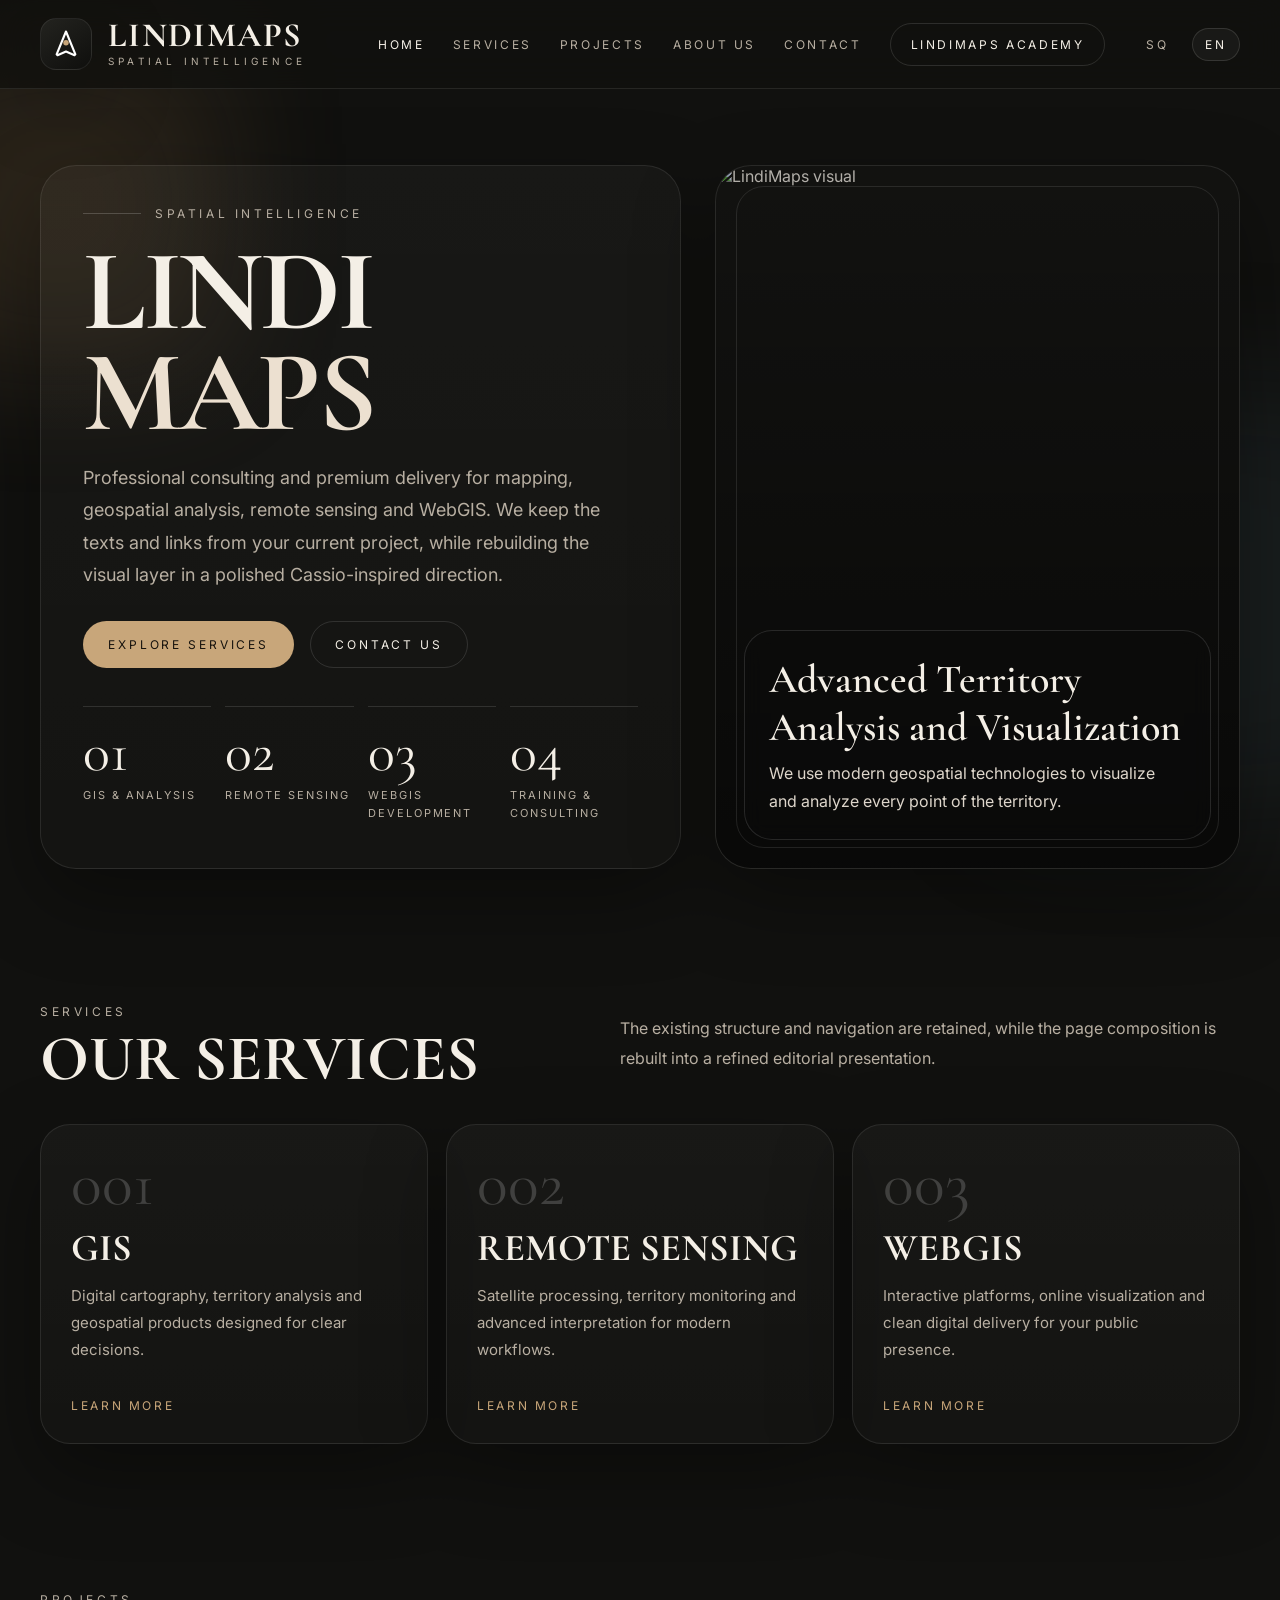
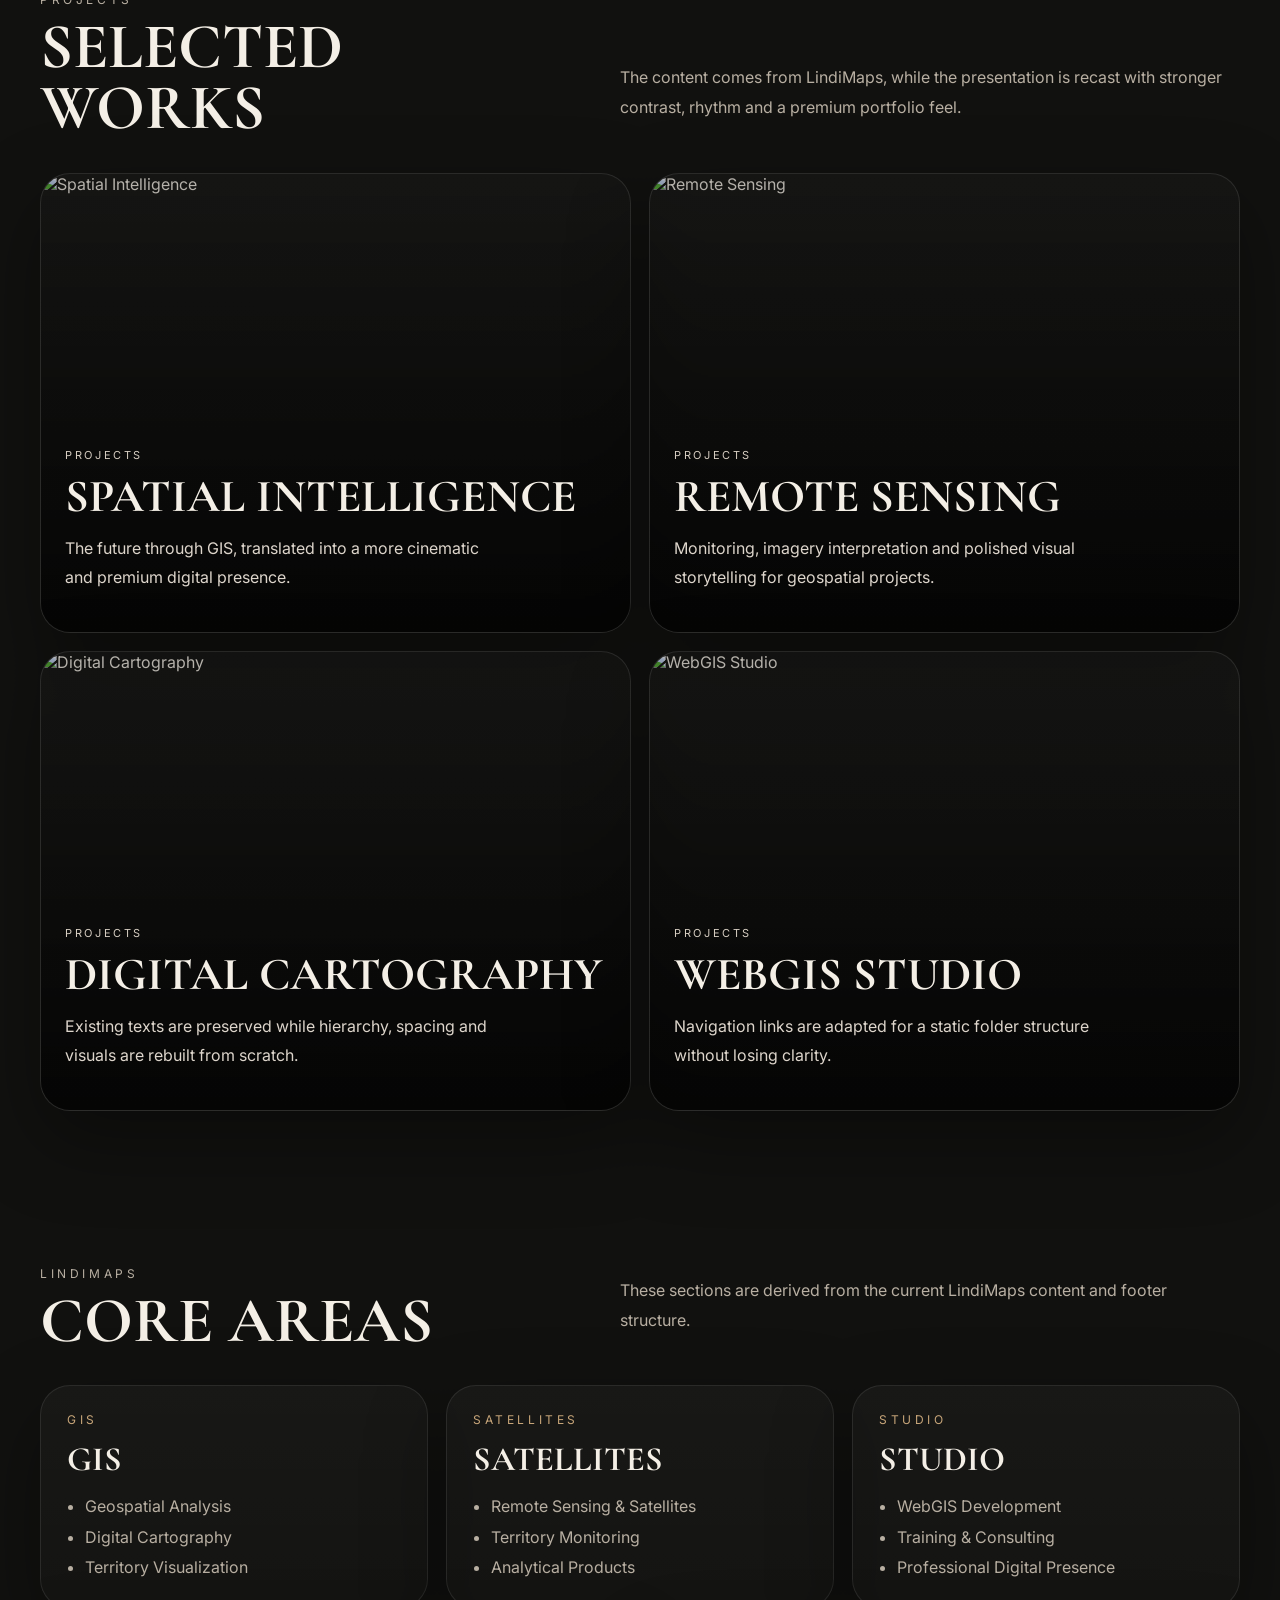
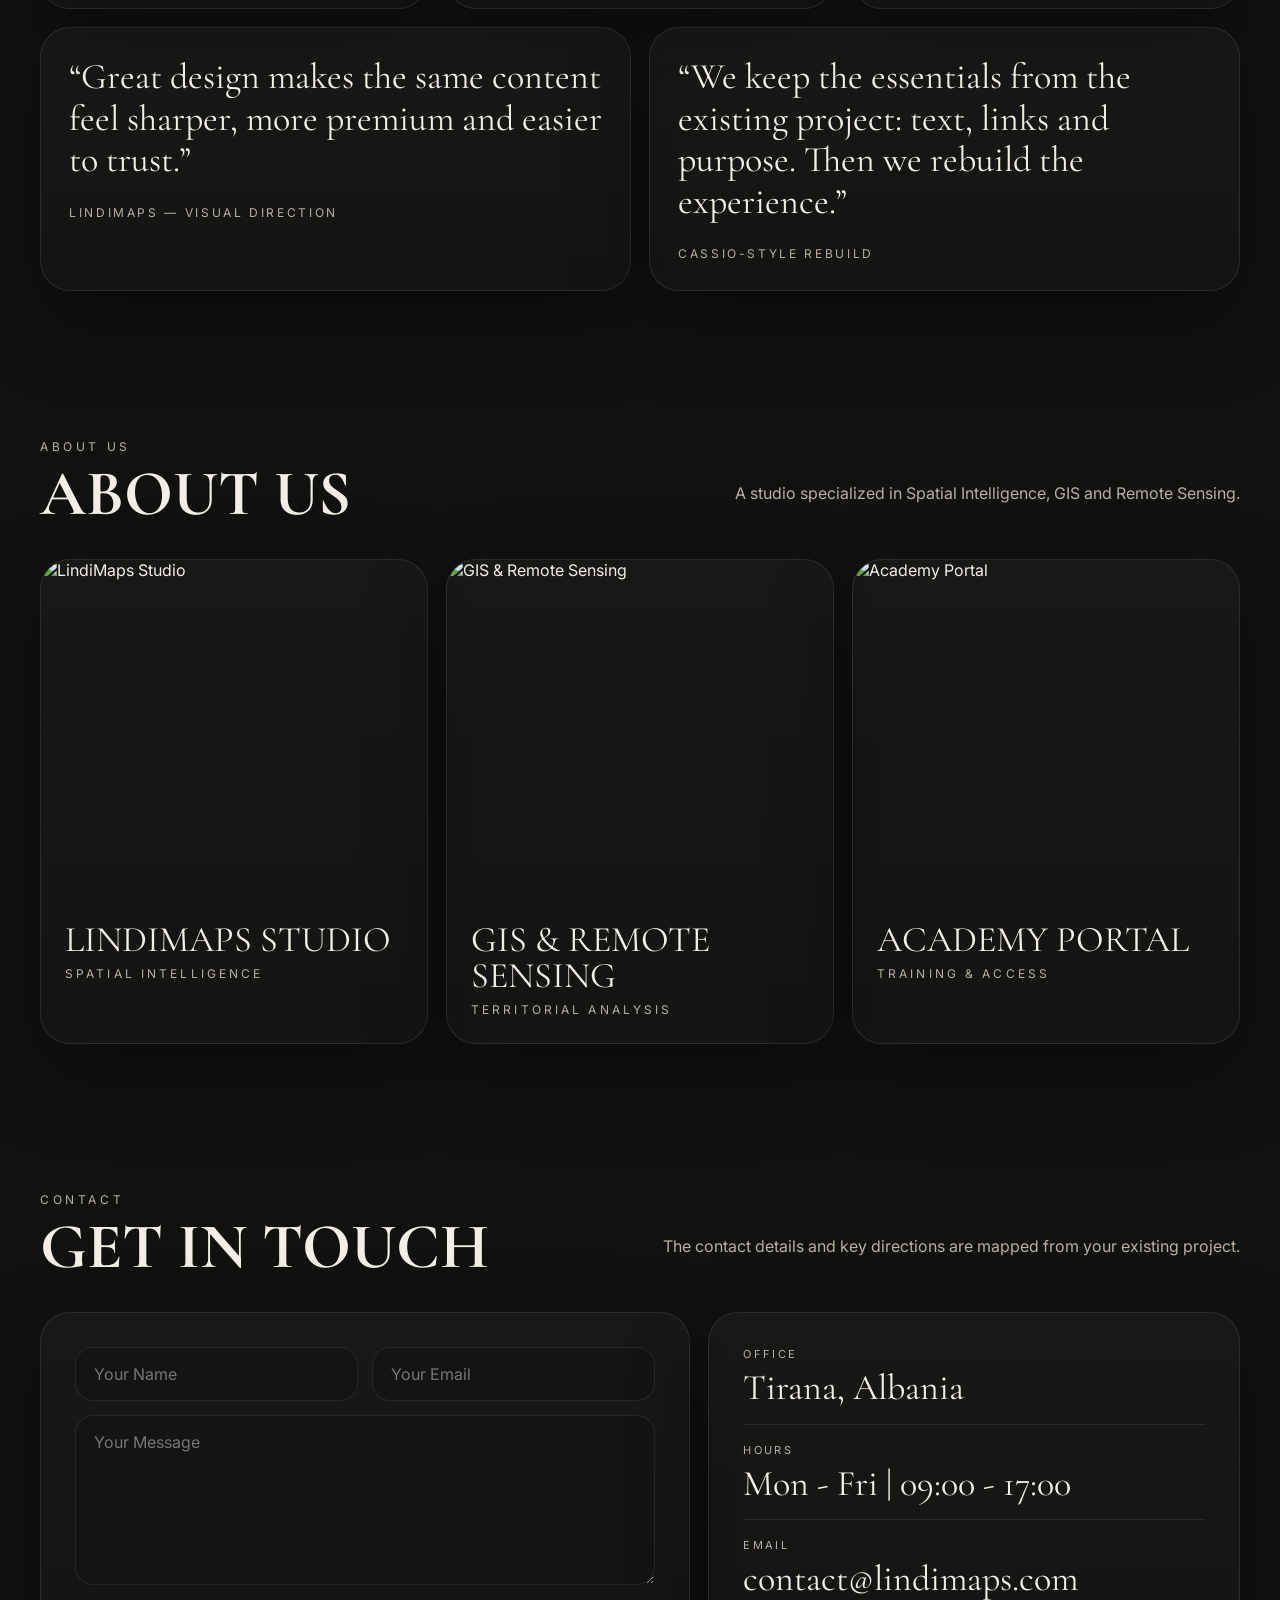
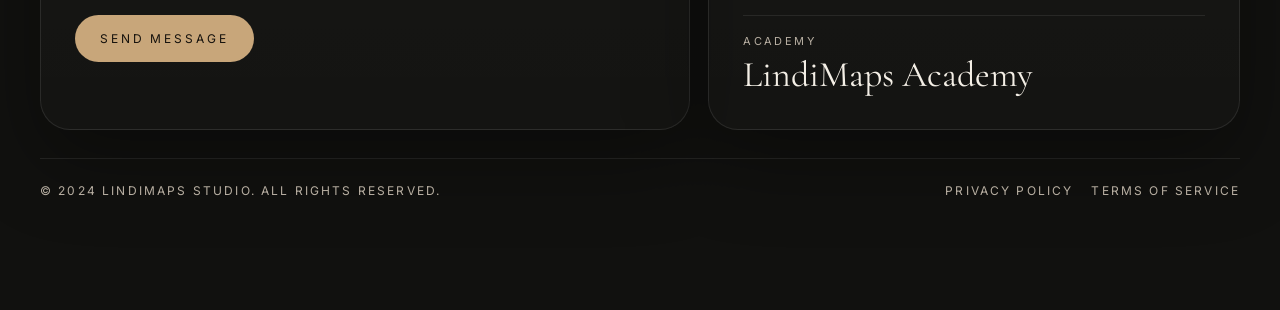
==== en/index.html @ 56bde719 "Add files via upload" ====
<!DOCTYPE html>
<html lang="en">
<head>
  <meta charset="UTF-8" />
  <meta name="viewport" content="width=device-width, initial-scale=1.0" />
  <title>LindiMaps | Cassio Edition</title>
  <link rel="canonical" href="https://lindimaps.com/" />
  <link rel="preconnect" href="https://fonts.googleapis.com">
  <link rel="preconnect" href="https://fonts.gstatic.com" crossorigin>
  <link href="https://fonts.googleapis.com/css2?family=Cormorant+Garamond:wght@400;500;600;700&family=Inter:wght@400;500;600;700&display=swap" rel="stylesheet">
  <link rel="stylesheet" href="../assets/css/cassio-lindimaps.css" />
</head>
<body>
<div class="site-shell">
  <header class="topbar">
    <div class="container topbar-inner">
      <a class="brand" href="/">
        <span class="brand-mark">
          <svg viewBox="0 0 24 24" fill="none" xmlns="http://www.w3.org/2000/svg"><path d="M12 2L4.5 20.29L5.21 21L12 18L18.79 21L19.5 20.29L12 2Z" stroke="white" stroke-width="1.7" stroke-linejoin="round"/><circle cx="12" cy="11" r="2.2" fill="#c8a67a"/></svg>
        </span>
        <span class="brand-copy"><span class="brand-name">LindiMaps</span><span class="brand-tag">Spatial Intelligence</span></span>
      </a>
      <button class="mobile-toggle" data-nav-toggle>Menu</button>
      <nav class="nav" data-nav>
        <a href="#home" class="active">Home</a>
        <a href="#services">Services</a>
        <a href="#projects">Projects</a>
        <a href="#about">About Us</a>
        <a href="#contact">Contact</a>
        <a class="nav-cta" href="/sq/akademia">LindiMaps Academy</a>
        <span class="lang-switch">
          <a href="/" class="">SQ</a>
          <a href="/en/" class="active">EN</a>
        </span>
      </nav>
    </div>
  </header>

  <main>
    <section class="hero" id="home">
      <div class="container hero-grid">
        <div class="hero-copy reveal">
          <div>
            <div class="eyebrow">Spatial Intelligence</div>
            <h1 class="hero-title">Lindi <span>Maps</span></h1>
            <p class="hero-text">Professional consulting and premium delivery for mapping, geospatial analysis, remote sensing and WebGIS. We keep the texts and links from your current project, while rebuilding the visual layer in a polished Cassio-inspired direction.</p>
            <div class="hero-actions">
              <a class="btn btn-primary" href="/en/services/">Explore Services</a>
              <a class="btn btn-secondary" href="#contact">Contact Us</a>
            </div>
          </div>
          <div class="hero-stats"><div class='stat'><div class='stat-number'>01</div><div class='stat-label'>GIS & Analysis</div></div><div class='stat'><div class='stat-number'>02</div><div class='stat-label'>Remote Sensing</div></div><div class='stat'><div class='stat-number'>03</div><div class='stat-label'>WebGIS Development</div></div><div class='stat'><div class='stat-number'>04</div><div class='stat-label'>Training & Consulting</div></div></div>
        </div>
        <div class="hero-visual reveal">
          <img src="https://images.unsplash.com/photo-1451187580459-43490279c0fa?auto=format&fit=crop&w=1400&q=80" alt="LindiMaps visual" />
          <div class="visual-card">
            <h3>Advanced Territory Analysis and Visualization</h3>
            <p>We use modern geospatial technologies to visualize and analyze every point of the territory.</p>
          </div>
        </div>
      </div>
    </section>

    <section class="section" id="services">
      <div class="container">
        <div class="section-head reveal">
          <div><div class="kicker">Services</div><h2 class="section-title">Our services</h2></div>
          <p class="section-desc">The existing structure and navigation are retained, while the page composition is rebuilt into a refined editorial presentation.</p>
        </div>
        <div class="services-grid"><article class='service-card reveal'><div><div class='service-index'>001</div><h3 class='service-title'>GIS</h3><p class='service-text'>Digital cartography, territory analysis and geospatial products designed for clear decisions.</p></div><a class='service-link' href='/en/services/'>Learn more</a></article><article class='service-card reveal'><div><div class='service-index'>002</div><h3 class='service-title'>Remote Sensing</h3><p class='service-text'>Satellite processing, territory monitoring and advanced interpretation for modern workflows.</p></div><a class='service-link' href='/en/services/'>Learn more</a></article><article class='service-card reveal'><div><div class='service-index'>003</div><h3 class='service-title'>WebGIS</h3><p class='service-text'>Interactive platforms, online visualization and clean digital delivery for your public presence.</p></div><a class='service-link' href='/en/services/'>Learn more</a></article></div>
      </div>
    </section>

    <section class="section" id="projects">
      <div class="container">
        <div class="section-head reveal">
          <div><div class="kicker">Projects</div><h2 class="section-title">Selected works</h2></div>
          <p class="section-desc">The content comes from LindiMaps, while the presentation is recast with stronger contrast, rhythm and a premium portfolio feel.</p>
        </div>
        <div class="projects-grid"><a class='project-card reveal' href='/en/'><img src='https://images.unsplash.com/photo-1460574283810-2aab119d8511?auto=format&fit=crop&w=1200&q=80' alt='Spatial Intelligence'><div class='project-content'><div class='project-meta'>Projects</div><h3 class='project-title'>Spatial Intelligence</h3><p class='project-text'>The future through GIS, translated into a more cinematic and premium digital presence.</p></div></a><a class='project-card reveal' href='/en/projects/'><img src='https://images.unsplash.com/photo-1500530855697-b586d89ba3ee?auto=format&fit=crop&w=1200&q=80' alt='Remote Sensing'><div class='project-content'><div class='project-meta'>Projects</div><h3 class='project-title'>Remote Sensing</h3><p class='project-text'>Monitoring, imagery interpretation and polished visual storytelling for geospatial projects.</p></div></a><a class='project-card reveal' href='/en/projects/'><img src='https://images.unsplash.com/photo-1451187580459-43490279c0fa?auto=format&fit=crop&w=1200&q=80' alt='Digital Cartography'><div class='project-content'><div class='project-meta'>Projects</div><h3 class='project-title'>Digital Cartography</h3><p class='project-text'>Existing texts are preserved while hierarchy, spacing and visuals are rebuilt from scratch.</p></div></a><a class='project-card reveal' href='/en/projects/'><img src='https://images.unsplash.com/photo-1486406146926-c627a92ad1ab?auto=format&fit=crop&w=1200&q=80' alt='WebGIS Studio'><div class='project-content'><div class='project-meta'>Projects</div><h3 class='project-title'>WebGIS Studio</h3><p class='project-text'>Navigation links are adapted for a static folder structure without losing clarity.</p></div></a></div>
      </div>
    </section>

    <section class="section">
      <div class="container">
        <div class="section-head reveal">
          <div><div class="kicker">LindiMaps</div><h2 class="section-title">Core areas</h2></div>
          <p class="section-desc">These sections are derived from the current LindiMaps content and footer structure.</p>
        </div>
        <div class="awards-grid"><article class='award-card reveal'><div class='award-year'>GIS</div><h3 class='award-title'>GIS</h3><ul><li>Geospatial Analysis</li><li>Digital Cartography</li><li>Territory Visualization</li></ul></article><article class='award-card reveal'><div class='award-year'>Satellites</div><h3 class='award-title'>Satellites</h3><ul><li>Remote Sensing & Satellites</li><li>Territory Monitoring</li><li>Analytical Products</li></ul></article><article class='award-card reveal'><div class='award-year'>Studio</div><h3 class='award-title'>Studio</h3><ul><li>WebGIS Development</li><li>Training & Consulting</li><li>Professional Digital Presence</li></ul></article></div>
        <div class="quotes"><article class='quote-card reveal'><p>“Great design makes the same content feel sharper, more premium and easier to trust.”</p><span>LindiMaps — visual direction</span></article><article class='quote-card reveal'><p>“We keep the essentials from the existing project: text, links and purpose. Then we rebuild the experience.”</p><span>Cassio-style rebuild</span></article></div>
      </div>
    </section>

    <section class="section" id="about">
      <div class="container">
        <div class="section-head reveal">
          <div><div class="kicker">About Us</div><h2 class="section-title">About us</h2></div>
          <p class="section-desc">A studio specialized in Spatial Intelligence, GIS and Remote Sensing.</p>
        </div>
        <div class="team-grid"><article class='team-card reveal'><img src='https://images.unsplash.com/photo-1497366754035-f200968a6e72?auto=format&fit=crop&w=900&q=80' alt='LindiMaps Studio'><div class='team-copy'><div class='team-name'>LindiMaps Studio</div><div class='team-role'>Spatial Intelligence</div></div></article><article class='team-card reveal'><img src='https://images.unsplash.com/photo-1497366811353-6870744d04b2?auto=format&fit=crop&w=900&q=80' alt='GIS & Remote Sensing'><div class='team-copy'><div class='team-name'>GIS & Remote Sensing</div><div class='team-role'>Territorial Analysis</div></div></article><article class='team-card reveal'><img src='https://images.unsplash.com/photo-1516321318423-f06f85e504b3?auto=format&fit=crop&w=900&q=80' alt='Academy Portal'><div class='team-copy'><div class='team-name'>Academy Portal</div><div class='team-role'>Training & Access</div></div></article></div>
      </div>
    </section>

    <section class="section" id="contact">
      <div class="container">
        <div class="section-head reveal">
          <div><div class="kicker">Contact</div><h2 class="section-title">Get in touch</h2></div>
          <p class="section-desc">The contact details and key directions are mapped from your existing project.</p>
        </div>
        <div class="contact-grid">
          <div class="contact-card reveal">
            <form>
              <div class="form-grid">
                <input class="field" type="text" placeholder="Your Name" />
                <input class="field" type="email" placeholder="Your Email" />
                <textarea class="message-field" placeholder="Your Message"></textarea>
              </div>
              <div class="hero-actions"><button class="btn btn-primary" type="button">Send message</button></div>
            </form>
          </div>
          <div class="contact-card reveal">
            <div class="contact-list">
              <div class="contact-item"><div class="contact-label">Office</div><div class="contact-value">Tirana, Albania</div></div>
              <div class="contact-item"><div class="contact-label">Hours</div><div class="contact-value">Mon - Fri | 09:00 - 17:00</div></div>
              <div class="contact-item"><div class="contact-label">Email</div><div class="contact-value">contact@lindimaps.com</div></div>
              <div class="contact-item"><div class="contact-label">Academy</div><div class="contact-value"><a href="/sq/akademia">LindiMaps Academy</a></div></div>
            </div>
          </div>
        </div>
        <footer class="footer">
          <div class="footer-inner">
            <div class="footer-copy">© 2024 LindiMaps Studio. All rights reserved.</div>
            <div class="footer-links">
              <a href="#">Privacy Policy</a>
              <a href="#">Terms of Service</a>
            </div>
          </div>
        </footer>
      </div>
    </section>
  </main>
</div>
<script src="../assets/js/cassio-lindimaps.js"></script>
</body>
</html>
---- assets/css/cassio-lindimaps.css ----
:root{
  --bg:#11110f;
  --bg-2:#171714;
  --panel:#1d1d1a;
  --panel-2:#24241f;
  --text:#f4efe6;
  --muted:#b8afa2;
  --line:rgba(255,255,255,.09);
  --accent:#c8a67a;
  --accent-2:#ece0d0;
  --radius:28px;
  --shadow:0 30px 80px rgba(0,0,0,.35);
}
*{box-sizing:border-box}
html{scroll-behavior:smooth}
body{
  margin:0;
  font-family:Inter,system-ui,-apple-system,BlinkMacSystemFont,"Segoe UI",sans-serif;
  background:var(--bg);
  color:var(--text);
}
a{color:inherit;text-decoration:none}
img{max-width:100%;display:block}
button,input,textarea{font:inherit}
.site-shell{position:relative;overflow:hidden}
.site-shell::before,
.site-shell::after{
  content:"";position:fixed;inset:auto;pointer-events:none;z-index:0;filter:blur(70px);opacity:.16;
}
.site-shell::before{width:320px;height:320px;background:#b48a57;top:5%;left:-8%}
.site-shell::after{width:420px;height:420px;background:#44606d;right:-10%;bottom:10%}
.container{width:min(1200px,calc(100% - 48px));margin:0 auto;position:relative;z-index:1}
.topbar{position:sticky;top:0;z-index:20;background:rgba(17,17,15,.72);backdrop-filter:blur(18px);border-bottom:1px solid var(--line)}
.topbar-inner{display:flex;align-items:center;justify-content:space-between;gap:24px;padding:18px 0}
.brand{display:flex;align-items:center;gap:16px;min-width:0}
.brand-mark{width:52px;height:52px;border-radius:16px;background:linear-gradient(145deg,#23231f,#0f0f0d);display:grid;place-items:center;border:1px solid rgba(255,255,255,.08);box-shadow:var(--shadow)}
.brand-mark svg{width:30px;height:30px}
.brand-copy{display:flex;flex-direction:column;gap:4px;min-width:0}
.brand-name{font-family:"Cormorant Garamond",serif;font-size:34px;line-height:.9;font-weight:700;letter-spacing:.04em;text-transform:uppercase}
.brand-tag{font-size:10px;letter-spacing:.42em;text-transform:uppercase;color:var(--muted);white-space:nowrap}
.nav{display:flex;align-items:center;gap:28px;flex-wrap:wrap;justify-content:flex-end}
.nav a{font-size:12px;letter-spacing:.22em;text-transform:uppercase;color:var(--muted);transition:.25s ease}
.nav a:hover,.nav a.active{color:var(--text)}
.nav-cta{padding:13px 20px;border:1px solid rgba(255,255,255,.12);border-radius:999px;color:var(--text)!important}
.lang-switch{display:flex;gap:10px}
.lang-switch a{font-size:12px;letter-spacing:.24em;text-transform:uppercase;color:var(--muted);padding:8px 12px;border-radius:999px;border:1px solid transparent}
.lang-switch a.active{border-color:rgba(255,255,255,.12);color:var(--text);background:rgba(255,255,255,.04)}
.hero{padding:76px 0 54px;min-height:calc(100vh - 89px);display:flex;align-items:center}
.hero-grid{display:grid;grid-template-columns:minmax(0,1.1fr) minmax(360px,.9fr);gap:34px;align-items:stretch}
.hero-copy,.hero-visual{position:relative;border:1px solid var(--line);border-radius:36px;background:linear-gradient(180deg,rgba(255,255,255,.03),rgba(255,255,255,.015));box-shadow:var(--shadow)}
.hero-copy{padding:40px 42px 46px;display:flex;flex-direction:column;justify-content:space-between;overflow:hidden}
.eyebrow{display:flex;align-items:center;gap:14px;color:var(--muted);font-size:12px;letter-spacing:.3em;text-transform:uppercase}
.eyebrow::before{content:"";width:58px;height:1px;background:rgba(255,255,255,.18)}
.hero-title{font-family:"Cormorant Garamond",serif;font-size:clamp(66px,9vw,138px);line-height:.88;font-weight:700;letter-spacing:-.03em;text-transform:uppercase;margin:20px 0 18px;max-width:8ch}
.hero-title span{display:block;color:var(--accent-2)}
.hero-text{max-width:560px;color:var(--muted);font-size:18px;line-height:1.8}
.hero-actions{display:flex;gap:16px;flex-wrap:wrap;margin-top:30px}
.btn{display:inline-flex;align-items:center;justify-content:center;gap:10px;border-radius:999px;padding:15px 24px;font-size:12px;letter-spacing:.24em;text-transform:uppercase;transition:.25s ease;border:1px solid rgba(255,255,255,.12)}
.btn-primary{background:var(--accent);color:#16120d;border-color:transparent}
.btn-primary:hover{transform:translateY(-2px)}
.btn-secondary:hover{background:rgba(255,255,255,.05)}
.hero-stats{display:grid;grid-template-columns:repeat(4,1fr);gap:14px;margin-top:38px}
.stat{padding-top:22px;border-top:1px solid rgba(255,255,255,.12)}
.stat-number{font-family:"Cormorant Garamond",serif;font-size:56px;line-height:.85}
.stat-label{font-size:11px;letter-spacing:.18em;text-transform:uppercase;color:var(--muted);line-height:1.6;margin-top:10px}
.hero-visual{min-height:680px;overflow:hidden;background:#141412}
.hero-visual::before{content:"";position:absolute;inset:0;background:linear-gradient(180deg,rgba(0,0,0,.1),rgba(0,0,0,.58));z-index:1}
.hero-visual::after{content:"";position:absolute;inset:20px;border:1px solid rgba(255,255,255,.1);border-radius:28px;z-index:1}
.hero-visual img{position:absolute;inset:0;width:100%;height:100%;object-fit:cover;filter:saturate(.9) brightness(.82)}
.visual-card{position:absolute;left:28px;right:28px;bottom:28px;z-index:2;padding:24px;border:1px solid rgba(255,255,255,.12);border-radius:28px;background:rgba(13,13,12,.52);backdrop-filter:blur(10px)}
.visual-card h3{margin:0 0 8px;font-family:"Cormorant Garamond",serif;font-size:40px;font-weight:600}
.visual-card p{margin:0;color:#ded6cb;line-height:1.75}
.section{padding:74px 0}
.section-head{display:grid;grid-template-columns:minmax(0,.75fr) minmax(0,1fr);gap:20px;align-items:end;margin-bottom:34px}
.kicker{color:var(--muted);font-size:12px;letter-spacing:.3em;text-transform:uppercase}
.section-title{font-family:"Cormorant Garamond",serif;font-size:clamp(42px,5vw,76px);line-height:.95;text-transform:uppercase;margin:10px 0 0}
.section-desc{color:var(--muted);font-size:16px;line-height:1.9;max-width:620px;justify-self:end}
.services-grid,.projects-grid,.team-grid,.awards-grid,.contact-grid{display:grid;gap:18px}
.services-grid{grid-template-columns:repeat(3,minmax(0,1fr))}
.service-card,.project-card,.award-card,.quote-card,.contact-card,.team-card,.login-card{border:1px solid var(--line);border-radius:30px;background:linear-gradient(180deg,rgba(255,255,255,.03),rgba(255,255,255,.015));box-shadow:var(--shadow)}
.service-card{padding:30px;min-height:250px;display:flex;flex-direction:column;justify-content:space-between}
.service-index{font-family:"Cormorant Garamond",serif;font-size:64px;color:rgba(255,255,255,.18);line-height:.9}
.service-title{font-family:"Cormorant Garamond",serif;font-size:38px;line-height:.96;text-transform:uppercase;margin:18px 0 10px}
.service-text{color:var(--muted);line-height:1.8;font-size:15px}
.service-link{margin-top:20px;font-size:12px;letter-spacing:.22em;text-transform:uppercase;color:var(--accent)}
.projects-grid{grid-template-columns:repeat(2,minmax(0,1fr))}
.project-card{overflow:hidden;position:relative;min-height:460px}
.project-card img{position:absolute;inset:0;width:100%;height:100%;object-fit:cover;filter:brightness(.74)}
.project-card::before{content:"";position:absolute;inset:0;background:linear-gradient(180deg,rgba(0,0,0,.12),rgba(0,0,0,.75))}
.project-content{position:absolute;inset:auto 24px 24px;z-index:1}
.project-meta{font-size:11px;letter-spacing:.24em;text-transform:uppercase;color:#d7cec2}
.project-title{font-family:"Cormorant Garamond",serif;font-size:46px;line-height:.96;text-transform:uppercase;margin:12px 0 8px}
.project-text{color:#ddd5cb;line-height:1.8;max-width:440px}
.awards-grid{grid-template-columns:repeat(3,minmax(0,1fr))}
.award-card{padding:26px;min-height:220px}
.award-year{font-size:12px;letter-spacing:.3em;text-transform:uppercase;color:var(--accent)}
.award-title{font-family:"Cormorant Garamond",serif;font-size:34px;line-height:1;margin:16px 0 14px;text-transform:uppercase}
.award-card ul{margin:0;padding-left:18px;color:var(--muted);line-height:1.9}
.quotes{display:grid;grid-template-columns:repeat(2,minmax(0,1fr));gap:18px;margin-top:18px}
.quote-card{padding:28px}
.quote-card p{font-family:"Cormorant Garamond",serif;font-size:36px;line-height:1.15;margin:0 0 20px}
.quote-card span{font-size:12px;letter-spacing:.22em;text-transform:uppercase;color:var(--muted)}
.team-grid{grid-template-columns:repeat(3,minmax(0,1fr))}
.team-card{overflow:hidden}
.team-card img{height:340px;width:100%;object-fit:cover}
.team-copy{padding:22px 24px 26px}
.team-name{font-family:"Cormorant Garamond",serif;font-size:36px;text-transform:uppercase;line-height:1}
.team-role{color:var(--muted);font-size:12px;letter-spacing:.26em;text-transform:uppercase;margin-top:8px}
.contact-grid{grid-template-columns:minmax(0,1.1fr) minmax(360px,.9fr)}
.contact-card{padding:34px}
.form-grid{display:grid;grid-template-columns:1fr 1fr;gap:14px}
.field,.message-field{width:100%;padding:16px 18px;border-radius:18px;border:1px solid rgba(255,255,255,.08);background:#141412;color:var(--text);outline:none}
.message-field{min-height:170px;resize:vertical;grid-column:1/-1}
.contact-list{display:grid;gap:18px}
.contact-item{padding-bottom:16px;border-bottom:1px solid rgba(255,255,255,.08)}
.contact-item:last-child{padding-bottom:0;border-bottom:none}
.contact-label{font-size:11px;letter-spacing:.22em;text-transform:uppercase;color:var(--muted);margin-bottom:8px}
.contact-value{font-family:"Cormorant Garamond",serif;font-size:36px;line-height:1.08}
.footer{padding:24px 0 38px;border-top:1px solid var(--line);margin-top:28px}
.footer-inner{display:flex;justify-content:space-between;gap:20px;align-items:center;flex-wrap:wrap}
.footer-copy{font-size:12px;letter-spacing:.18em;text-transform:uppercase;color:var(--muted)}
.footer-links{display:flex;gap:18px;flex-wrap:wrap}
.footer-links a{font-size:12px;letter-spacing:.18em;text-transform:uppercase;color:var(--muted)}
.reveal{opacity:0;transform:translateY(28px);transition:opacity .8s ease, transform .8s ease}
.reveal.is-visible{opacity:1;transform:none}
.page-hero-small{padding:110px 0 60px;text-align:center}
.page-hero-small .section-title{max-width:12ch;margin:12px auto 0}
.login-layout{min-height:100vh;display:grid;grid-template-columns:minmax(0,1.15fr) minmax(360px,.85fr)}
.login-panel{position:relative;padding:42px;display:flex;align-items:flex-end;background:url('https://images.unsplash.com/photo-1511818966892-d7d671e672a2?auto=format&fit=crop&w=1400&q=80') center/cover no-repeat}
.login-panel::before{content:"";position:absolute;inset:0;background:linear-gradient(180deg,rgba(11,11,10,.18),rgba(11,11,10,.76))}
.login-panel-copy{position:relative;z-index:1;max-width:580px}
.login-panel-copy .section-title{font-size:clamp(54px,7vw,108px)}
.login-wrap{display:flex;align-items:center;justify-content:center;padding:42px;background:linear-gradient(180deg,#151512,#11110f)}
.login-card{width:min(100%,520px);padding:34px}
.login-card h1{font-family:"Cormorant Garamond",serif;font-size:52px;line-height:.95;text-transform:uppercase;margin:0 0 8px}
.login-card p{color:var(--muted);line-height:1.8}
.login-actions{display:grid;gap:14px;margin-top:24px}
.form-stack{display:grid;gap:14px;margin-top:28px}
.helper-links{display:flex;justify-content:space-between;gap:12px;flex-wrap:wrap;margin-top:16px}
.mobile-toggle{display:none;border:1px solid rgba(255,255,255,.12);background:transparent;color:var(--text);border-radius:999px;padding:12px 16px;letter-spacing:.18em;text-transform:uppercase;font-size:11px}
@media (max-width: 980px){
  .hero-grid,.section-head,.contact-grid,.login-layout{grid-template-columns:1fr}
  .hero-stats,.services-grid,.projects-grid,.awards-grid,.team-grid,.quotes{grid-template-columns:1fr 1fr}
  .section-desc{justify-self:start}
  .hero-visual{min-height:520px}
}
@media (max-width: 760px){
  .container{width:min(100% - 28px,1200px)}
  .topbar-inner{padding:14px 0;align-items:flex-start}
  .brand-name{font-size:28px}
  .brand-tag{letter-spacing:.28em;white-space:normal}
  .mobile-toggle{display:inline-flex}
  .nav{display:none;position:absolute;left:14px;right:14px;top:76px;background:rgba(20,20,18,.98);padding:18px;border:1px solid var(--line);border-radius:22px;box-shadow:var(--shadow);flex-direction:column;align-items:flex-start}
  .nav.open{display:flex}
  .hero{padding-top:38px;min-height:auto}
  .hero-copy{padding:28px}
  .hero-title{font-size:56px}
  .hero-stats,.services-grid,.projects-grid,.awards-grid,.team-grid,.quotes,.form-grid{grid-template-columns:1fr}
  .visual-card h3{font-size:32px}
  .contact-value{font-size:28px}
}
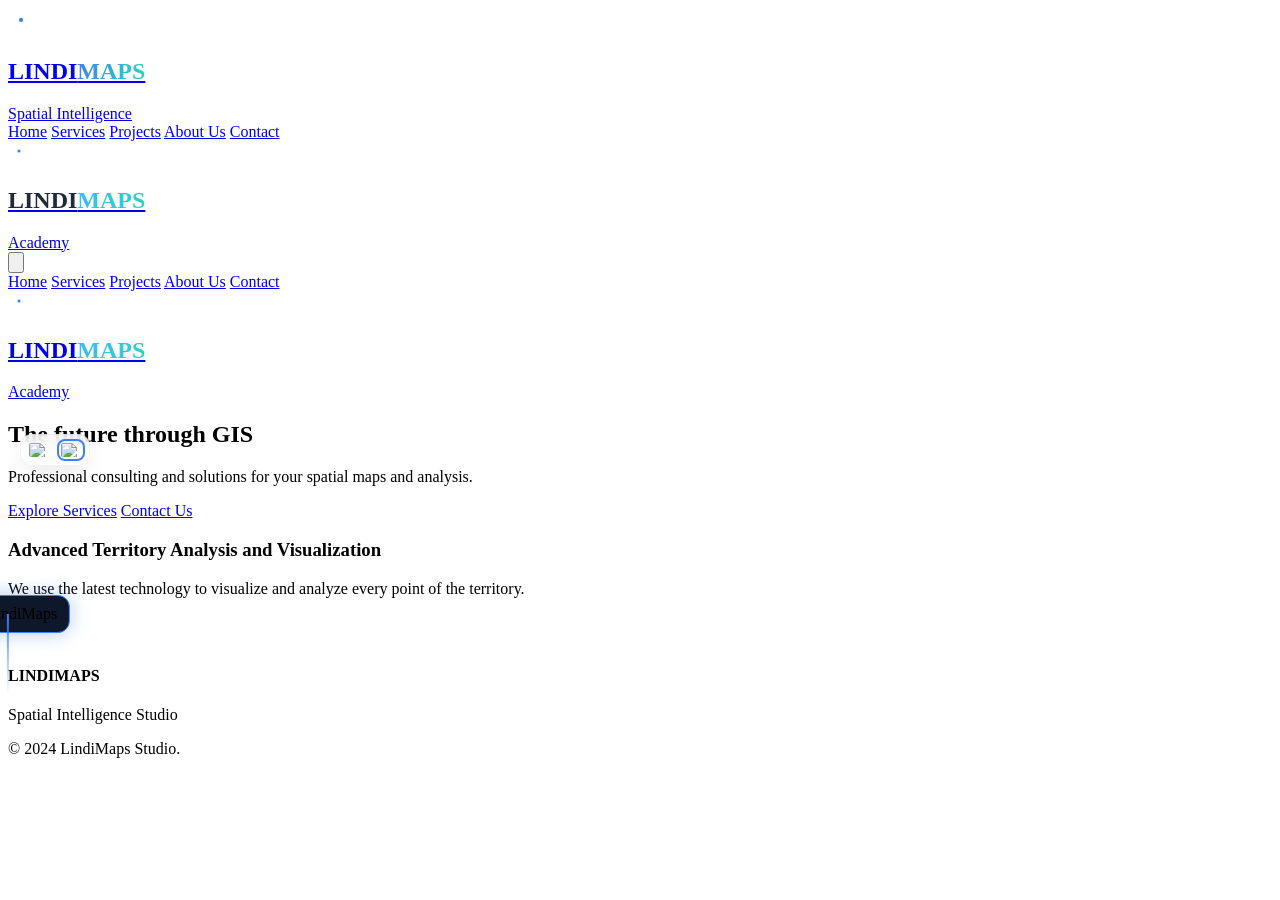
==== commit e0f92551: "Add files via upload" ====
--- a/en/index.html
+++ b/en/index.html
@@ -1,146 +1,343 @@
 <!DOCTYPE html>
 <html lang="en">
 <head>
-  <meta charset="UTF-8" />
-  <meta name="viewport" content="width=device-width, initial-scale=1.0" />
-  <title>LindiMaps | Cassio Edition</title>
-  <link rel="canonical" href="https://lindimaps.com/" />
-  <link rel="preconnect" href="https://fonts.googleapis.com">
-  <link rel="preconnect" href="https://fonts.gstatic.com" crossorigin>
-  <link href="https://fonts.googleapis.com/css2?family=Cormorant+Garamond:wght@400;500;600;700&family=Inter:wght@400;500;600;700&display=swap" rel="stylesheet">
-  <link rel="stylesheet" href="../assets/css/cassio-lindimaps.css" />
+    <meta charset="UTF-8">
+    <meta name="viewport" content="width=device-width, initial-scale=1.0">
+    <title>LindiMaps | Spatial Intelligence</title>
+    <script src="https://cdn.tailwindcss.com"></script>
+    <link rel="stylesheet" href="https://unpkg.com/leaflet@1.9.4/dist/leaflet.css" />
+    <style>
+        .hero-bg { background-image: url('https://images.unsplash.com/photo-1451187580459-43490279c0fa?auto=format&fit=crop&w=1920&q=80'); }
+        .logo-gradient { background: linear-gradient(to right, #3b82f6, #2dd4bf); -webkit-background-clip: text; -webkit-text-fill-color: transparent; }
+        
+        /* Scroll to top button */
+        #scroll-to-top {
+            transition: all 0.4s cubic-bezier(0.4, 0, 0.2, 1);
+            opacity: 0;
+            visibility: hidden;
+            pointer-events: none;
+            transform: translateY(20px);
+        }
+        #scroll-to-top.show {
+            opacity: 1;
+            visibility: visible;
+            pointer-events: auto;
+            transform: translateY(0);
+        }
+
+        /* Logo dot animation */
+        @keyframes pulse-dot {
+            0% { transform: scale(1); opacity: 1; }
+            50% { transform: scale(1.3); opacity: 0.7; }
+            100% { transform: scale(1); opacity: 1; }
+        }
+        .animate-dot { animation: pulse-dot 2s infinite ease-in-out; transform-origin: center; }
+        
+        .logo-container:hover .logo-bg { background-color: #2563eb; }
+        .logo-bg { transition: background-color 0.3s ease; }
+
+        /* Floating Language Switcher */
+        .lang-switcher-side {
+            position: fixed;
+            left: 20px;
+            top: 50%;
+            transform: translateY(-50%);
+            z-index: 2000;
+            display: flex;
+            flex-direction: row;
+            gap: 8px;
+            background: rgba(255, 255, 255, 0.8);
+            backdrop-filter: blur(8px);
+            padding: 6px;
+            border-radius: 12px;
+            border: 1px solid rgba(0, 0, 0, 0.05);
+            box-shadow: 0 10px 25px -5px rgba(0, 0, 0, 0.1);
+        }
+        .lang-item {
+            display: flex;
+            align-items: center;
+            justify-content: center;
+            transition: all 0.3s ease;
+            padding: 2px;
+            border-radius: 6px;
+        }
+        .lang-item:hover {
+            transform: scale(1.1);
+            background: white;
+        }
+        .lang-item.active {
+            box-shadow: 0 0 0 2px #3b82f6;
+        }
+        .flag-icon {
+            width: 20px;
+            height: 14px;
+            object-fit: cover;
+            border-radius: 2px;
+            display: block;
+        }
+
+        /* --- SATELLITE & SCANNING STYLES --- */
+        #map-container {
+            position: relative;
+        }
+        
+        #satellite-scanner {
+            position: absolute;
+            z-index: 500;
+            pointer-events: none;
+            display: flex;
+            flex-direction: column;
+            align-items: center;
+            justify-content: center;
+            transform: translate(-50%, -50%);
+        }
+
+        .satellite-body {
+            background: #0f172a;
+            padding: 8px 12px;
+            border-radius: 12px;
+            display: flex;
+            align-items: center;
+            gap: 8px;
+            border: 1px solid #3b82f6;
+            box-shadow: 0 0 20px rgba(59, 130, 246, 0.4);
+            animation: float 3s infinite ease-in-out;
+        }
+
+        @keyframes float {
+            0%, 100% { transform: translateY(0); }
+            50% { transform: translateY(-10px); }
+        }
+
+        .scanning-beam {
+            position: absolute;
+            top: 50%;
+            width: 150px;
+            height: 150px;
+            background: radial-gradient(circle, rgba(59, 130, 246, 0.4) 0%, rgba(59, 130, 246, 0) 70%);
+            border-radius: 50%;
+            transform: scale(0);
+            animation: scan-pulse 2s infinite ease-out;
+        }
+
+        @keyframes scan-pulse {
+            0% { transform: scale(0.2); opacity: 0.8; }
+            100% { transform: scale(2.5); opacity: 0; }
+        }
+
+        .beam-line {
+            position: absolute;
+            top: 50%;
+            width: 2px;
+            height: 80px;
+            background: linear-gradient(to bottom, #3b82f6, transparent);
+            transform-origin: top;
+        }
+
+        /* Academy Branding */
+        .academy-logo-text { color: #1e293b; }
+        .academy-maps-text {
+            background: linear-gradient(to right, #38bdf8, #2dd4bf);
+            -webkit-background-clip: text;
+            -webkit-text-fill-color: transparent;
+        }
+    </style>
 </head>
-<body>
-<div class="site-shell">
-  <header class="topbar">
-    <div class="container topbar-inner">
-      <a class="brand" href="/">
-        <span class="brand-mark">
-          <svg viewBox="0 0 24 24" fill="none" xmlns="http://www.w3.org/2000/svg"><path d="M12 2L4.5 20.29L5.21 21L12 18L18.79 21L19.5 20.29L12 2Z" stroke="white" stroke-width="1.7" stroke-linejoin="round"/><circle cx="12" cy="11" r="2.2" fill="#c8a67a"/></svg>
-        </span>
-        <span class="brand-copy"><span class="brand-name">LindiMaps</span><span class="brand-tag">Spatial Intelligence</span></span>
-      </a>
-      <button class="mobile-toggle" data-nav-toggle>Menu</button>
-      <nav class="nav" data-nav>
-        <a href="#home" class="active">Home</a>
-        <a href="#services">Services</a>
-        <a href="#projects">Projects</a>
-        <a href="#about">About Us</a>
-        <a href="#contact">Contact</a>
-        <a class="nav-cta" href="/sq/akademia">LindiMaps Academy</a>
-        <span class="lang-switch">
-          <a href="/" class="">SQ</a>
-          <a href="/en/" class="active">EN</a>
-        </span>
-      </nav>
+<body class="bg-slate-50 font-sans text-slate-900 overflow-x-hidden">
+
+    <!-- SIDE LANGUAGE PANEL -->
+    <div class="lang-switcher-side">
+        <a href="/" class="lang-item" title="Albanian">
+            <img src="https://flagcdn.com/w40/al.png" alt="AL" class="flag-icon">
+        </a>
+        <a href="/en/" class="lang-item active" title="English">
+            <img src="https://flagcdn.com/w40/gb.png" alt="EN" class="flag-icon">
+        </a>
     </div>
-  </header>
-
-  <main>
-    <section class="hero" id="home">
-      <div class="container hero-grid">
-        <div class="hero-copy reveal">
-          <div>
-            <div class="eyebrow">Spatial Intelligence</div>
-            <h1 class="hero-title">Lindi <span>Maps</span></h1>
-            <p class="hero-text">Professional consulting and premium delivery for mapping, geospatial analysis, remote sensing and WebGIS. We keep the texts and links from your current project, while rebuilding the visual layer in a polished Cassio-inspired direction.</p>
-            <div class="hero-actions">
-              <a class="btn btn-primary" href="/en/services/">Explore Services</a>
-              <a class="btn btn-secondary" href="#contact">Contact Us</a>
-            </div>
-          </div>
-          <div class="hero-stats"><div class='stat'><div class='stat-number'>01</div><div class='stat-label'>GIS & Analysis</div></div><div class='stat'><div class='stat-number'>02</div><div class='stat-label'>Remote Sensing</div></div><div class='stat'><div class='stat-number'>03</div><div class='stat-label'>WebGIS Development</div></div><div class='stat'><div class='stat-number'>04</div><div class='stat-label'>Training & Consulting</div></div></div>
-        </div>
-        <div class="hero-visual reveal">
-          <img src="https://images.unsplash.com/photo-1451187580459-43490279c0fa?auto=format&fit=crop&w=1400&q=80" alt="LindiMaps visual" />
-          <div class="visual-card">
-            <h3>Advanced Territory Analysis and Visualization</h3>
-            <p>We use modern geospatial technologies to visualize and analyze every point of the territory.</p>
-          </div>
-        </div>
-      </div>
+
+    <!-- NAVIGATION -->
+    <nav class="bg-white/90 backdrop-blur-md shadow-sm sticky top-0 z-[1000] border-b border-slate-100">
+        <div class="max-w-7xl mx-auto px-6 py-4 flex justify-between items-center">
+            <a href="/en/" class="flex items-center gap-3 group logo-container">
+                <div class="logo-bg h-11 w-11 flex items-center justify-center bg-slate-900 rounded-xl shadow-md">
+                    <svg width="26" height="26" viewBox="0 0 24 24" fill="none" xmlns="http://www.w3.org/2000/svg">
+                        <path d="M12 2L4.5 20.29L5.21 21L12 18L18.79 21L19.5 20.29L12 2Z" fill="white" fill-opacity="0.2"/>
+                        <path d="M12 2L4.5 20.29L5.21 21L12 18L18.79 21L19.5 20.29L12 2Z" stroke="white" stroke-width="2" stroke-linejoin="round"/>
+                        <circle class="animate-dot" cx="12" cy="11" r="2.5" fill="#3b82f6" stroke="white" stroke-width="1.2"/>
+                    </svg>
+                </div>
+                <div class="flex flex-col">
+                    <h1 class="text-2xl font-black tracking-tighter leading-none">
+                        <span class="text-slate-900">LINDI</span><span class="logo-gradient">MAPS</span>
+                    </h1>
+                    <span class="text-[9px] uppercase tracking-[0.4em] font-bold text-slate-400 mt-1">Spatial Intelligence</span>
+                </div>
+            </a>
+            
+            <div class="hidden md:flex items-center space-x-8 font-bold text-[13px] uppercase tracking-widest text-slate-600">
+                <a href="/en/" class="text-blue-600 border-b-2 border-blue-600 pb-1">Home</a>
+                <a href="/en/services/" class="hover:text-blue-600 transition pb-1">Services</a>
+                <a href="/en/projects/" class="hover:text-blue-600 transition pb-1">Projects</a>
+                <a href="/en/about/" class="hover:text-blue-600 transition pb-1">About Us</a>
+                <a href="/en/contact/" class="hover:text-blue-600 transition pb-1">Contact</a>
+
+                <!-- Academy Link -->
+                <a href="/sq/akademia" class="flex items-center gap-3 group">
+                    <div class="h-10 w-10 flex items-center justify-center bg-[#0f172a] rounded-xl shadow-md group-hover:bg-blue-600 transition-colors">
+                        <svg width="22" height="22" viewBox="0 0 24 24" fill="none" xmlns="http://www.w3.org/2000/svg">
+                            <path d="M12 2L4.5 20.29L5.21 21L12 18L18.79 21L19.5 20.29L12 2Z" stroke="white" stroke-width="2" stroke-linejoin="round"/>
+                            <circle class="animate-dot" cx="12" cy="11" r="2.2" fill="#3b82f6" stroke="white" stroke-width="1"/>
+                        </svg>
+                    </div>
+                    <div class="flex flex-col">
+                        <h1 class="text-lg font-black tracking-tighter leading-none">
+                            <span class="academy-logo-text">LINDI</span><span class="academy-maps-text">MAPS</span>
+                        </h1>
+                        <span class="text-[8px] uppercase tracking-[0.3em] font-bold text-slate-400">Academy</span>
+                    </div>
+                </a>
+            </div>
+
+            <div class="md:hidden flex items-center gap-4">
+                <button id="menu-btn" class="p-2 text-slate-900 focus:outline-none">
+                    <svg class="w-8 h-8" fill="none" stroke="currentColor" viewBox="0 0 24 24">
+                        <path stroke-linecap="round" stroke-linejoin="round" stroke-width="2" d="M4 6h16M4 12h16m-7 6h7"></path>
+                    </svg>
+                </button>
+            </div>
+        </div>
+
+        <div id="mobile-menu" class="hidden md:hidden bg-white border-t border-slate-100 px-6 py-8 space-y-6 shadow-2xl">
+            <a href="/en/" class="block text-xl font-black text-blue-600">Home</a>
+            <a href="/en/services/" class="block text-xl font-black text-slate-700">Services</a>
+            <a href="/en/projects/" class="block text-xl font-black text-slate-700">Projects</a>
+            <a href="/en/about/" class="block text-xl font-black text-slate-700">About Us</a>
+            <a href="/en/contact/" class="block text-xl font-black text-slate-700">Contact</a>
+            <a href="LindimapAcademy.html" class="flex items-center gap-3 pt-4 border-t border-slate-100">
+                <div class="h-10 w-10 flex items-center justify-center bg-[#0f172a] rounded-xl">
+                    <svg width="22" height="22" viewBox="0 0 24 24" fill="none" xmlns="http://www.w3.org/2000/svg">
+                        <path d="M12 2L4.5 20.29L5.21 21L12 18L18.79 21L19.5 20.29L12 2Z" stroke="white" stroke-width="2" stroke-linejoin="round"/>
+                        <circle cx="12" cy="11" r="2.2" fill="#3b82f6" stroke="white" stroke-width="1"/>
+                    </svg>
+                </div>
+                <div class="flex flex-col">
+                    <h1 class="text-xl font-black tracking-tighter leading-none">
+                        <span class="text-slate-900">LINDI</span><span class="academy-maps-text">MAPS</span>
+                    </h1>
+                    <span class="text-[10px] uppercase tracking-[0.3em] font-bold text-slate-400">Academy</span>
+                </div>
+            </a>
+        </div>
+    </nav>
+
+    <!-- HERO SECTION -->
+    <header class="hero-bg bg-cover bg-center h-[70vh] min-h-[600px] relative flex items-center justify-center text-white text-center">
+        <div class="absolute inset-0 bg-slate-950/70 backdrop-blur-[1px]"></div>
+        <div class="relative z-10 px-6 max-w-5xl">
+            <h2 class="text-5xl md:text-8xl font-black mb-8 leading-[1.1] tracking-tighter uppercase">
+                The future through <span class="text-blue-400"> GIS </span>
+            </h2>
+            <p class="text-lg md:text-2xl mb-12 text-slate-300 font-light max-w-3xl mx-auto leading-relaxed italic">
+                Professional consulting and solutions for your spatial maps and analysis.
+            </p>
+            <div class="flex flex-col sm:flex-row gap-5 justify-center items-center">
+                <a href="/en/services/" class="w-full sm:w-auto bg-blue-600 hover:bg-blue-700 px-12 py-5 rounded-2xl font-black transition-all shadow-xl shadow-blue-900/20 uppercase text-xs tracking-[0.2em]">Explore Services</a>
+                <a href="/en/contact/" class="w-full sm:w-auto bg-white/10 hover:bg-white/20 backdrop-blur-md border border-white/20 px-12 py-5 rounded-2xl font-black transition-all uppercase text-xs tracking-[0.2em]">Contact Us</a>
+            </div>
+        </div>
+    </header>
+
+    <!-- MAP SECTION WITH SATELLITE -->
+    <section class="py-24 max-w-7xl mx-auto px-6 text-center">
+        <div class="mb-16">
+            <h3 class="text-3xl md:text-5xl font-black text-slate-900 mb-4 tracking-tighter uppercase">Advanced Territory Analysis and Visualization</h3>
+            <div class="h-1.5 w-20 bg-blue-600 mx-auto rounded-full"></div>
+            <p class="text-slate-500 mt-6 max-w-xl mx-auto font-medium leading-relaxed">We use the latest technology to visualize and analyze every point of the territory.</p>
+        </div>
+        
+        <div id="map-container" class="relative">
+            <!-- SATELLITE SCANNER ELEMENT -->
+            <div id="satellite-scanner">
+                <div class="scanning-beam"></div>
+                <div class="beam-line"></div>
+                <div class="satellite-body">
+                    <svg width="20" height="20" viewBox="0 0 24 24" fill="none" xmlns="http://www.w3.org/2000/svg">
+                        <path d="M12 2L4.5 20.29L5.21 21L12 18L18.79 21L19.5 20.29L12 2Z" fill="white"/>
+                        <circle cx="12" cy="11" r="2.5" fill="#3b82f6"/>
+                    </svg>
+                    <span class="text-[10px] font-black text-white tracking-widest uppercase">LindiMaps</span>
+                </div>
+            </div>
+
+            <div id="map" class="h-[500px] md:h-[700px] rounded-[3rem] shadow-2xl border-[12px] md:border-[20px] border-white overflow-hidden z-10"></div>
+        </div>
     </section>
 
-    <section class="section" id="services">
-      <div class="container">
-        <div class="section-head reveal">
-          <div><div class="kicker">Services</div><h2 class="section-title">Our services</h2></div>
-          <p class="section-desc">The existing structure and navigation are retained, while the page composition is rebuilt into a refined editorial presentation.</p>
-        </div>
-        <div class="services-grid"><article class='service-card reveal'><div><div class='service-index'>001</div><h3 class='service-title'>GIS</h3><p class='service-text'>Digital cartography, territory analysis and geospatial products designed for clear decisions.</p></div><a class='service-link' href='/en/services/'>Learn more</a></article><article class='service-card reveal'><div><div class='service-index'>002</div><h3 class='service-title'>Remote Sensing</h3><p class='service-text'>Satellite processing, territory monitoring and advanced interpretation for modern workflows.</p></div><a class='service-link' href='/en/services/'>Learn more</a></article><article class='service-card reveal'><div><div class='service-index'>003</div><h3 class='service-title'>WebGIS</h3><p class='service-text'>Interactive platforms, online visualization and clean digital delivery for your public presence.</p></div><a class='service-link' href='/en/services/'>Learn more</a></article></div>
-      </div>
-    </section>
-
-    <section class="section" id="projects">
-      <div class="container">
-        <div class="section-head reveal">
-          <div><div class="kicker">Projects</div><h2 class="section-title">Selected works</h2></div>
-          <p class="section-desc">The content comes from LindiMaps, while the presentation is recast with stronger contrast, rhythm and a premium portfolio feel.</p>
-        </div>
-        <div class="projects-grid"><a class='project-card reveal' href='/en/'><img src='https://images.unsplash.com/photo-1460574283810-2aab119d8511?auto=format&fit=crop&w=1200&q=80' alt='Spatial Intelligence'><div class='project-content'><div class='project-meta'>Projects</div><h3 class='project-title'>Spatial Intelligence</h3><p class='project-text'>The future through GIS, translated into a more cinematic and premium digital presence.</p></div></a><a class='project-card reveal' href='/en/projects/'><img src='https://images.unsplash.com/photo-1500530855697-b586d89ba3ee?auto=format&fit=crop&w=1200&q=80' alt='Remote Sensing'><div class='project-content'><div class='project-meta'>Projects</div><h3 class='project-title'>Remote Sensing</h3><p class='project-text'>Monitoring, imagery interpretation and polished visual storytelling for geospatial projects.</p></div></a><a class='project-card reveal' href='/en/projects/'><img src='https://images.unsplash.com/photo-1451187580459-43490279c0fa?auto=format&fit=crop&w=1200&q=80' alt='Digital Cartography'><div class='project-content'><div class='project-meta'>Projects</div><h3 class='project-title'>Digital Cartography</h3><p class='project-text'>Existing texts are preserved while hierarchy, spacing and visuals are rebuilt from scratch.</p></div></a><a class='project-card reveal' href='/en/projects/'><img src='https://images.unsplash.com/photo-1486406146926-c627a92ad1ab?auto=format&fit=crop&w=1200&q=80' alt='WebGIS Studio'><div class='project-content'><div class='project-meta'>Projects</div><h3 class='project-title'>WebGIS Studio</h3><p class='project-text'>Navigation links are adapted for a static folder structure without losing clarity.</p></div></a></div>
-      </div>
-    </section>
-
-    <section class="section">
-      <div class="container">
-        <div class="section-head reveal">
-          <div><div class="kicker">LindiMaps</div><h2 class="section-title">Core areas</h2></div>
-          <p class="section-desc">These sections are derived from the current LindiMaps content and footer structure.</p>
-        </div>
-        <div class="awards-grid"><article class='award-card reveal'><div class='award-year'>GIS</div><h3 class='award-title'>GIS</h3><ul><li>Geospatial Analysis</li><li>Digital Cartography</li><li>Territory Visualization</li></ul></article><article class='award-card reveal'><div class='award-year'>Satellites</div><h3 class='award-title'>Satellites</h3><ul><li>Remote Sensing & Satellites</li><li>Territory Monitoring</li><li>Analytical Products</li></ul></article><article class='award-card reveal'><div class='award-year'>Studio</div><h3 class='award-title'>Studio</h3><ul><li>WebGIS Development</li><li>Training & Consulting</li><li>Professional Digital Presence</li></ul></article></div>
-        <div class="quotes"><article class='quote-card reveal'><p>“Great design makes the same content feel sharper, more premium and easier to trust.”</p><span>LindiMaps — visual direction</span></article><article class='quote-card reveal'><p>“We keep the essentials from the existing project: text, links and purpose. Then we rebuild the experience.”</p><span>Cassio-style rebuild</span></article></div>
-      </div>
-    </section>
-
-    <section class="section" id="about">
-      <div class="container">
-        <div class="section-head reveal">
-          <div><div class="kicker">About Us</div><h2 class="section-title">About us</h2></div>
-          <p class="section-desc">A studio specialized in Spatial Intelligence, GIS and Remote Sensing.</p>
-        </div>
-        <div class="team-grid"><article class='team-card reveal'><img src='https://images.unsplash.com/photo-1497366754035-f200968a6e72?auto=format&fit=crop&w=900&q=80' alt='LindiMaps Studio'><div class='team-copy'><div class='team-name'>LindiMaps Studio</div><div class='team-role'>Spatial Intelligence</div></div></article><article class='team-card reveal'><img src='https://images.unsplash.com/photo-1497366811353-6870744d04b2?auto=format&fit=crop&w=900&q=80' alt='GIS & Remote Sensing'><div class='team-copy'><div class='team-name'>GIS & Remote Sensing</div><div class='team-role'>Territorial Analysis</div></div></article><article class='team-card reveal'><img src='https://images.unsplash.com/photo-1516321318423-f06f85e504b3?auto=format&fit=crop&w=900&q=80' alt='Academy Portal'><div class='team-copy'><div class='team-name'>Academy Portal</div><div class='team-role'>Training & Access</div></div></article></div>
-      </div>
-    </section>
-
-    <section class="section" id="contact">
-      <div class="container">
-        <div class="section-head reveal">
-          <div><div class="kicker">Contact</div><h2 class="section-title">Get in touch</h2></div>
-          <p class="section-desc">The contact details and key directions are mapped from your existing project.</p>
-        </div>
-        <div class="contact-grid">
-          <div class="contact-card reveal">
-            <form>
-              <div class="form-grid">
-                <input class="field" type="text" placeholder="Your Name" />
-                <input class="field" type="email" placeholder="Your Email" />
-                <textarea class="message-field" placeholder="Your Message"></textarea>
-              </div>
-              <div class="hero-actions"><button class="btn btn-primary" type="button">Send message</button></div>
-            </form>
-          </div>
-          <div class="contact-card reveal">
-            <div class="contact-list">
-              <div class="contact-item"><div class="contact-label">Office</div><div class="contact-value">Tirana, Albania</div></div>
-              <div class="contact-item"><div class="contact-label">Hours</div><div class="contact-value">Mon - Fri | 09:00 - 17:00</div></div>
-              <div class="contact-item"><div class="contact-label">Email</div><div class="contact-value">contact@lindimaps.com</div></div>
-              <div class="contact-item"><div class="contact-label">Academy</div><div class="contact-value"><a href="/sq/akademia">LindiMaps Academy</a></div></div>
-            </div>
-          </div>
-        </div>
-        <footer class="footer">
-          <div class="footer-inner">
-            <div class="footer-copy">© 2024 LindiMaps Studio. All rights reserved.</div>
-            <div class="footer-links">
-              <a href="#">Privacy Policy</a>
-              <a href="#">Terms of Service</a>
-            </div>
-          </div>
-        </footer>
-      </div>
-    </section>
-  </main>
-</div>
-<script src="../assets/js/cassio-lindimaps.js"></script>
+    <!-- FOOTER -->
+    <footer class="bg-slate-950 text-white py-24 text-center border-t border-slate-900">
+        <div class="max-w-7xl mx-auto px-6">
+            <div class="mb-12 flex flex-col items-center gap-4">
+                 <div class="h-14 w-14 bg-blue-600 rounded-2xl flex items-center justify-center shadow-2xl shadow-blue-600/30">
+                    <svg width="28" height="28" viewBox="0 0 24 24" fill="white"><path d="M12 2L4.5 20.29L5.21 21L12 18L18.79 21L19.5 20.29L12 2Z"/></svg>
+                 </div>
+                 <h4 class="text-4xl font-black tracking-tighter uppercase">LINDI<span class="text-blue-500">MAPS</span></h4>
+                 <p class="text-slate-500 font-bold tracking-[0.4em] uppercase text-[10px]">Spatial Intelligence Studio</p>
+            </div>
+            <div class="h-px w-full bg-slate-900 my-12"></div>
+            <p class="text-xs text-slate-600 font-bold tracking-widest uppercase italic">© 2024 LindiMaps Studio.</p>
+        </div>
+    </footer>
+
+    <!-- SCROLL TO TOP BUTTON -->
+    <button id="scroll-to-top" class="fixed bottom-8 right-8 bg-blue-600 text-white p-5 rounded-2xl shadow-2xl hover:bg-blue-700 transition-all z-[1100] group">
+        <svg class="w-6 h-6 transform group-hover:-translate-y-1 transition-transform" fill="none" stroke="currentColor" viewBox="0 0 24 24">
+            <path stroke-linecap="round" stroke-linejoin="round" stroke-width="4" d="M5 15l7-7 7 7"></path>
+        </svg>
+    </button>
+
+    <script src="https://unpkg.com/leaflet@1.9.4/dist/leaflet.js"></script>
+    <script>
+        var map = L.map('map', { scrollWheelZoom: false }).setView([41.3275, 19.8187], 13);
+        L.tileLayer('https://{s}.basemaps.cartocdn.com/rastertiles/voyager/{z}/{x}/{y}{r}.png').addTo(map);
+        L.marker([41.3275, 19.8187]).addTo(map).bindPopup('<b class="text-blue-600 uppercase">LindiMaps Studio</b>');
+
+        const satellite = document.getElementById('satellite-scanner');
+        const mapEl = document.getElementById('map');
+        let angle = 0;
+
+        function animateSatellite() {
+            const rect = mapEl.getBoundingClientRect();
+            const centerX = rect.width / 2;
+            const centerY = rect.height / 2;
+            const radiusX = rect.width * 0.35;
+            const radiusY = rect.height * 0.30;
+            const x = centerX + radiusX * Math.cos(angle);
+            const y = centerY + radiusY * Math.sin(angle);
+            satellite.style.left = `${x}px`;
+            satellite.style.top = `${y}px`;
+            angle += 0.005;
+            requestAnimationFrame(animateSatellite);
+        }
+
+        window.onload = animateSatellite;
+
+        const menuBtn = document.getElementById('menu-btn');
+        const mobileMenu = document.getElementById('mobile-menu');
+        menuBtn.addEventListener('click', () => { mobileMenu.classList.toggle('hidden'); });
+
+        const scrollTopBtn = document.getElementById('scroll-to-top');
+        window.addEventListener('scroll', () => {
+            const scrollPosition = window.innerHeight + window.pageYOffset;
+            const pageHeight = document.documentElement.scrollHeight;
+            if (scrollPosition > pageHeight - 150) {
+                scrollTopBtn.classList.add('show');
+            } else {
+                scrollTopBtn.classList.remove('show');
+            }
+        });
+        scrollTopBtn.addEventListener('click', () => {
+            window.scrollTo({ top: 0, behavior: 'smooth' });
+        });
+    </script>
 </body>
-</html>+</html>
